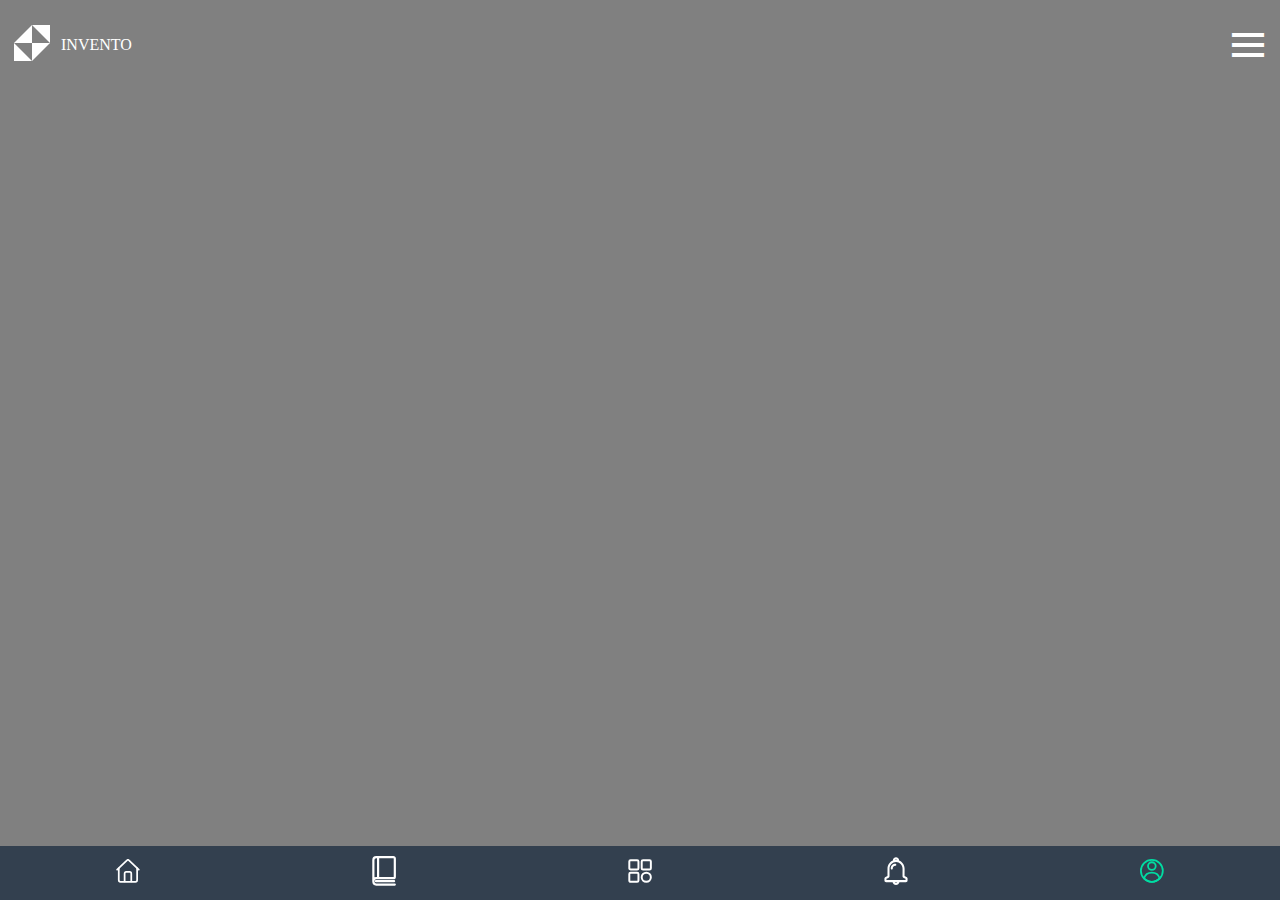
==== views/balance.html @ a95fcfd9 "feat: :sparkles: Third Screen" ====
<!DOCTYPE html>
<html lang="en">
<head>
    <meta charset="UTF-8">
    <meta name="viewport" content="width=device-width, initial-scale=1.0">
    <title>Document</title>
    <link rel="stylesheet" href="../css/style.css">
    <link href='https://unpkg.com/boxicons@2.1.4/css/boxicons.min.css' rel='stylesheet'>
</head>
<body class="body_2">
    <header class="header">
        <div class="header_logo">
            <div class="logo_icono">
                <img src="../storage/img/logo.svg" alt="" srcset="">
            </div>
            <div class="logo_titulo">invento</div>
        </div>
        <div class="header_menu">
            <i class='bx bx-menu'></i>
        </div>
    </header>
    <main class="main_1">

    </main>
    <footer class="footer">
        <ul>
            <li>
                <a href="#"><img src="../storage/img/home.svg"></a>
            </li>
            <li>
                <a href="balance.html"><img src="../storage/img/book.svg"></a>
            </li>
            <li>
                <a href="cards.html"><img src="../storage/img/opt.svg"></a>
            </li>
            <li>
                <a href="#"><img src="../storage/img/bell.svg"></a>
            </li>
            <li>
                <a href="../index.html"><img src="../storage/img/profile.svg" class="prb"></a>
            </li>
        </ul>
    </footer>
</body>
</html>
---- css/style.css ----
@import url(variables.css);

*{
    margin: 0;
    padding: 0;
    box-sizing: border-box;
    font-family: "SF-Pro-Text-Regular";
}

.body_1 {
    background: var(--color-primary);
    position: relative;
    width: 100vw;
    height: 100vh;
}
.banner {
    position: absolute;
    width: 100%;
    height: 100%;
    z-index: -2;
}
.banner img {
    width: 100%;
    height: 100%;
    object-fit: cover;
}
.header {
    width: 100%;
    padding: 0 .5em;
    /* height: 60px; */
    /* background: darkgoldenrod; */
    display: flex;
    flex-direction: row;
    justify-content: space-between;
    align-items: center;
    flex-wrap: nowrap;
    height:10vh;
    position: sticky;
    top: 0;
}
.header_logo {
    /* background: red; */
    display: flex;
    align-items: center;
    gap: 5px;
}
.logo_icono img {
    width: 3em;
}
.logo_titulo {
    /* background: orange; */
    color: var(--color-ternario);
    font-family: "SF-Pro-Text-Bold";
    text-transform: uppercase;
}

.header_menu i{
    font-size: 3em;
    color: var(--color-ternario);
}
.main {
    position: relative;
    height: 84vh;
}
.main_titulo {
    height: 40%;
}
.titulo_card {
    /* background: green; */
    display: flex;
    flex-direction: column;
    height: 120px;
    justify-content: center;
    padding: 0 0.5em;
}
.titulo_card h2,
.titulo_card p {
    font-size: 2em;
    color: var(--color-ternario);
    text-transform: capitalize;
}

.titulo_card h2 {
    font-family: "SF-Pro-Text-Heavy";
}
.titulo_card p {
    font-family: "SF-Pro-Text-Light";
    text-transform: capitalize;
}
.titulo_balance {
    /* background: fuchsia; */
    color: var(--color-ternario);
    display: flex;
    height: 130px;
    justify-content: space-between;
    align-items: center;
    padding: 0 0.5em;
}
.balance_one,
.balance_two {
    display: flex;
    flex-direction: column;
    padding: 0 .5em;
}
.balance_one small,
.balance_two small {
    font-size: 1em;
    text-transform: uppercase;
    font-family: "SF-Pro-Text-Medium";
}

.balance_one label,
.balance_two label {
    font-size: 1.3em;
    font-family: "SF-Pro-Text-Bold";
}
.balance_one progress[value] {
    --color: var(--color-secundary);
    --background: var(--color-ternario);
    background: var(--background);
}

.balance_two progress[value] {
    --color: var(--color-cuarto);
    --background: var(--color-ternario);
    background: var(--background);
}

progress[value] {
    -webkit-appearance: none;
    -moz-appearance: none;
    appearance: none;
    border: none;
    height: .5em;
    width: 30vw;
    border-radius: 10em;
}

.balance_one progress[value]::-webkit-progress-bar,
.balance_two progress[value]::-webkit-progress-bar {
    border-radius: 10em;
    height: .5em;
    background: var(--background);
}

progress[value]::-webkit-progress-value {
    border-radius: 10em;
    background: var(--color);
}

progress[value]::-moz-progress-bar {
    border-radius: 10em;
    background: var(--color);
}
.actividades {
    overflow: scroll;
    width: 100%;
    background: var(--color-ternario);
    border-top-right-radius: 50px;
    border-top-left-radius: 50px;
    padding: 30px 20px 10px 20px;
    height: 63%;
}
.actividades h4 {
    padding-bottom: 10px;
    color: var(--color-primary);
    font-family: "SF-Pro-Text-Bold";
    text-transform: capitalize;
    font-size: 1.3em;
}
.activities {
    display: flex;
    justify-content: space-between;
    padding-bottom: 15%;
}
.acnt,
.prvcy,
.hlp {
    display: flex;
    flex-direction: column;
    justify-content: center;
    align-items: center;
    background: var(--color-ternario) ;
    height: max-content;
    text-align: center;
    color: var(--color-primary);
    text-transform: capitalize;
    font-family: "SF-Pro-Text-Semibold";
    height: 120px;
    width: 100px;
    border-radius: 15px;
    box-shadow: 5px 0 30px rgba(182, 179, 179, 0.418);
    margin: 0 5px;
    font-size: 1.3em;
}
.acnt img,
.prvcy img,
.hlp img {
    padding-bottom: 5px;
    width: 40px;
}

.transactions {
    overflow: auto;
    height: 40%;
}

.alza {
    display: flex;
    justify-content: space-between;
    align-items: center;
}
.alz-izq-logo {
    display: flex;
}
.alz-izq {
    display: flex;
    flex-direction: column;
    justify-content: center;
    padding-left: 2vw;
}

.alz-izq h5,
.alz-der h5,
.bja-izq h5,
.bja-der h5{
    color: var(--color-primary);
    font-family: "SF-Pro-Text-Bold";
    text-transform: capitalize;
    font-size: 1.2em;
}

.bja-izq small,
.bja-der small,
.alz-izq small,
.alz-der small {
    color: var(--color-cuarto);
    text-transform: capitalize;
    font-family: "SF-Pro-Text-Medium";
    font-size: .8em;
    margin-top: .5vh;
}

.baja {
    display: flex;
    justify-content: space-between;
    align-items: center;
    margin-top: 5%;
}
.bja-izq {
    display: flex;
    flex-direction: column;
    justify-content: center;
    padding-left: 2vw;
}
.bja-izq-logo {
    display: flex;
}

.alz-izq-logo img,
.bja-izq-logo img {
    width: 50px;
}






.footer {
    width: 100%;
    background: var(--color-primary);
    position: fixed;
    bottom: 0;
    height: 6vh;
}
.footer ul {
    display: flex;
    justify-content: space-around;
    height: 100%;
    align-items: center;
}

.footer ul li {
    list-style: none;
    margin: .5em 0;
}
.footer ul li a img {
    width: 1.5em;
}

/* Balances page css part */

.body_2 {
    background: gray;
}
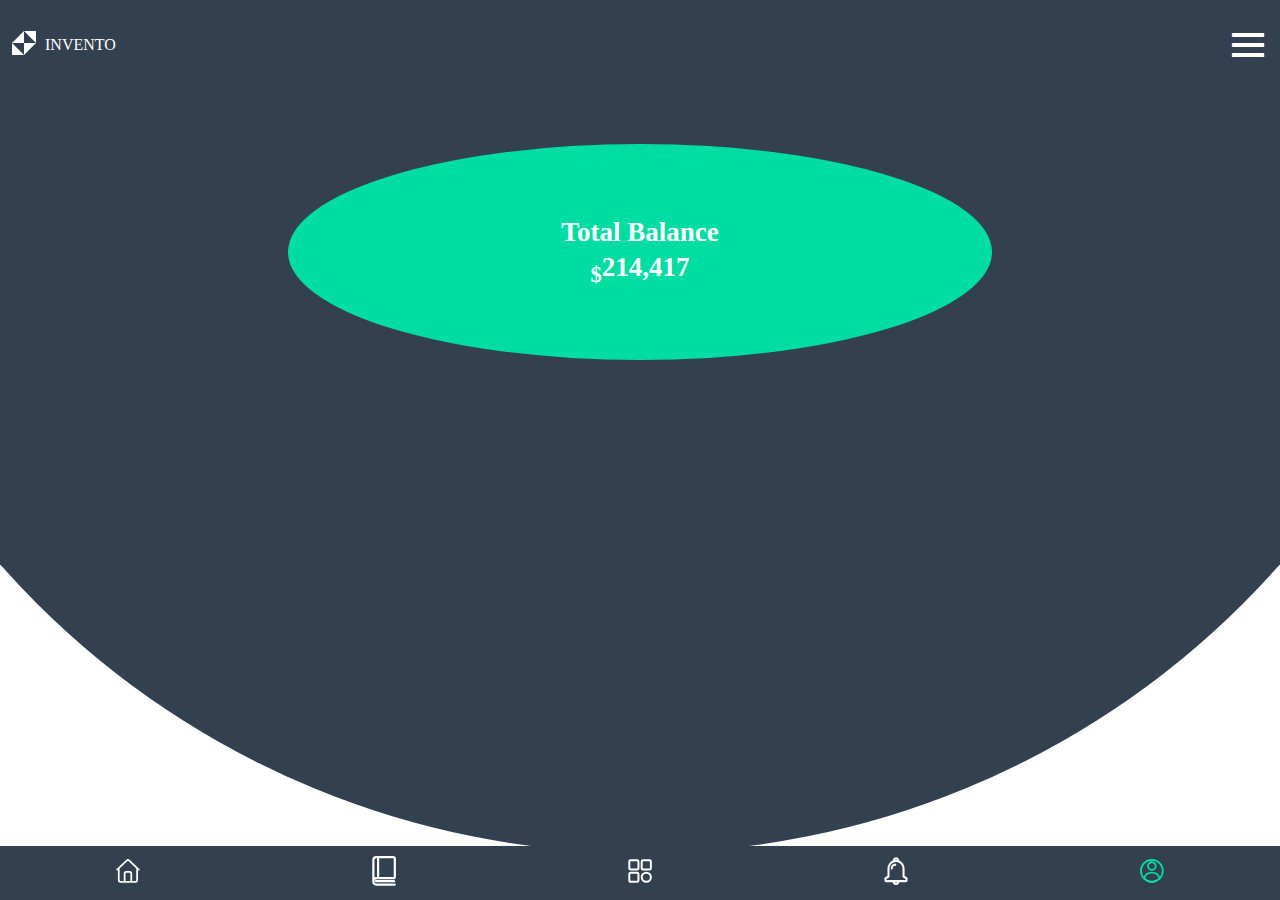
==== commit f874dfea: "feat: :sparkles: Top part" ====
--- a/views/balance.html
+++ b/views/balance.html
@@ -8,10 +8,19 @@
     <link href='https://unpkg.com/boxicons@2.1.4/css/boxicons.min.css' rel='stylesheet'>
 </head>
 <body class="body_2">
+    <div class="bck-crcl">
+        <div class="crcl-img">
+            <img src="../storage/img/Ellipse 12.svg">
+        </div>
+        <div class="grn-crcl">
+             <h2>total balance</h2>
+             <h2><sub>$</sub>214,417</h2>
+        </div>
+    </div>
     <header class="header">
         <div class="header_logo">
             <div class="logo_icono">
-                <img src="../storage/img/logo.svg" alt="" srcset="">
+                <img src="../storage/img/logo.svg">
             </div>
             <div class="logo_titulo">invento</div>
         </div>
--- a/css/style.css
+++ b/css/style.css
@@ -45,7 +45,7 @@
     gap: 5px;
 }
 .logo_icono img {
-    width: 3em;
+    width: 2em;
 }
 .logo_titulo {
     /* background: orange; */
@@ -290,8 +290,43 @@
 }
 
 /* Balances page css part */
-
 .body_2 {
-    background: gray;
-}
-
+    background: var(--color-ternario);
+    position: relative;
+}
+.bck-crcl {
+    width: 100%;
+    height: 40vh;
+    position: absolute;
+    display: flex;
+    justify-content: center;
+}
+.crcl-img {
+    width: 100%;
+    height: max-content;
+}
+
+.crcl-img img {
+    width: 100%;
+}
+.grn-crcl {
+    width: 55%;
+    height: 60%;
+    background: var(--color-secundary);
+    position: absolute;
+    border-radius: 50%;
+    bottom: 0;
+    display: flex;
+    flex-direction: column;
+    justify-content: center;
+    align-items: center;
+    font-family: "SF-Pro-Text-Bold";
+    color: var(--color-ternario);
+}
+.grn-crcl h2 {
+    width: 50%;
+    text-align: center;
+    text-transform: capitalize;
+    line-height: 1.3;
+    font-size: 3vh;
+}
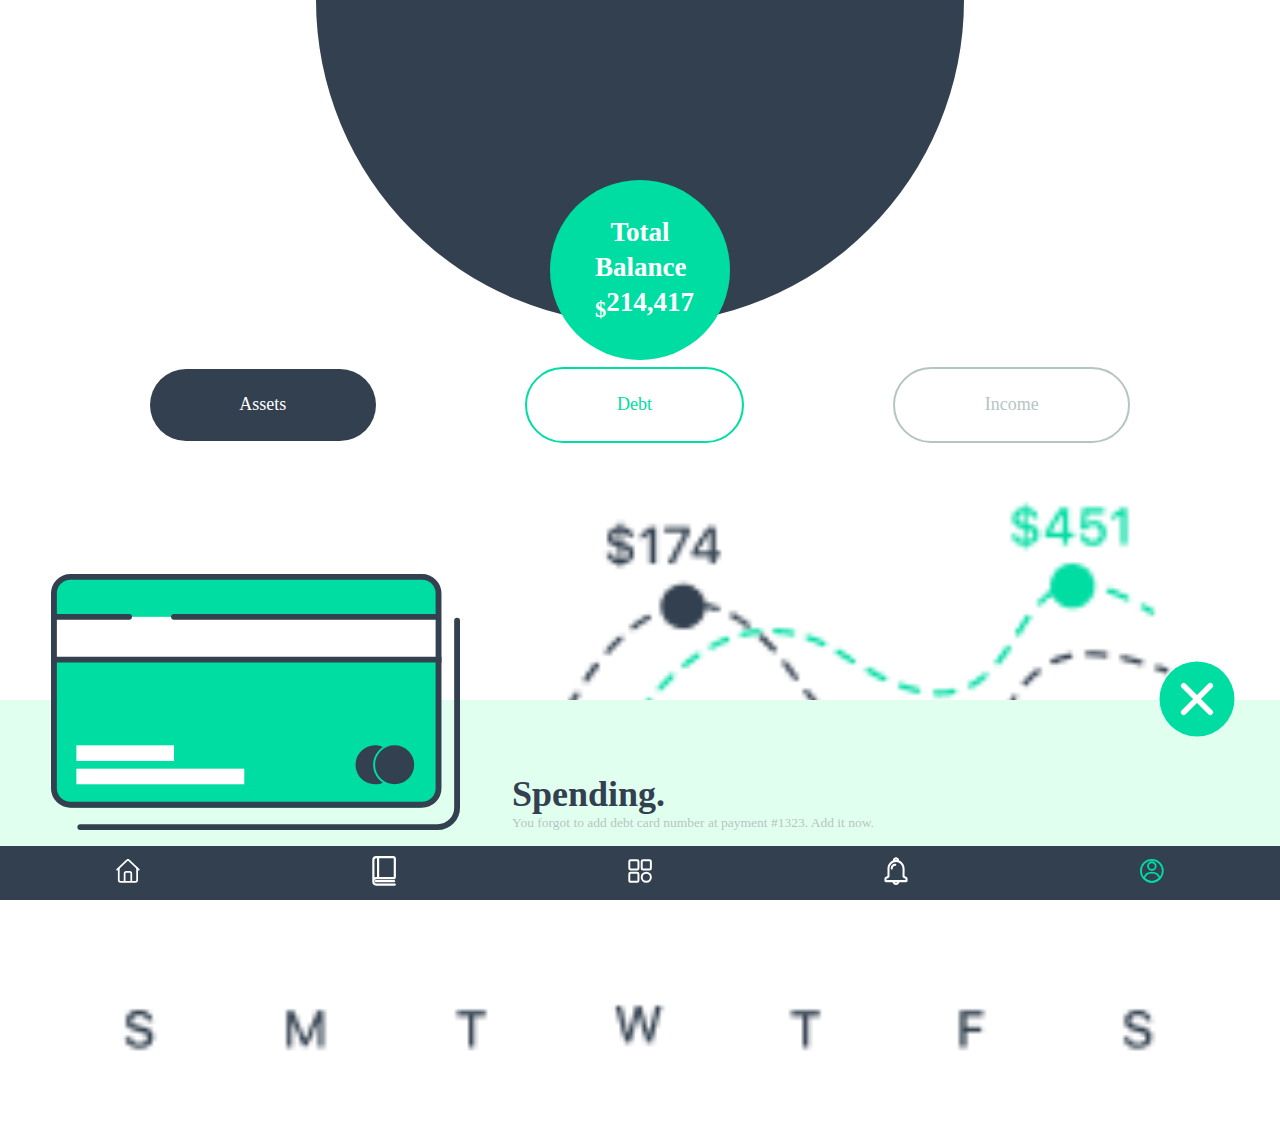
==== commit 4e26da84: "feat: :sparkles: Third Page" ====
--- a/views/balance.html
+++ b/views/balance.html
@@ -29,7 +29,28 @@
         </div>
     </header>
     <main class="main_1">
-
+        <div class="opt_blnc">
+            <button>assets</button>
+            <button>Debt</button>
+            <button>Income</button>
+        </div>
+        <div class="grph_img">
+            <img src="../storage/img/graphic.PNG">
+        </div>
+        <div class="grn-zn">
+            <section class="close">
+                <img src="../storage/img/close.svg">
+            </section>
+            <section class="card_txt">
+                <div class="card_img">
+                    <img src="../storage/img/card.svg">
+                </div>
+                <article>
+                    <h2>spending.</h2>
+                    <small>You forgot to add debt card number at payment #1323. Add it now.</small>
+                </article>
+            </section>
+        </div>
     </main>
     <footer class="footer">
         <ul>
--- a/css/style.css
+++ b/css/style.css
@@ -35,7 +35,7 @@
     align-items: center;
     flex-wrap: nowrap;
     height:10vh;
-    position: sticky;
+    position: fixed;
     top: 0;
 }
 .header_logo {
@@ -293,25 +293,28 @@
 .body_2 {
     background: var(--color-ternario);
     position: relative;
+    height: 100vh;
 }
 .bck-crcl {
     width: 100%;
     height: 40vh;
-    position: absolute;
+    position: relative;
     display: flex;
     justify-content: center;
 }
 .crcl-img {
     width: 100%;
-    height: max-content;
+    height: 90%;
 }
 
 .crcl-img img {
     width: 100%;
+    height: 100%;
+    object-fit: fill;
 }
 .grn-crcl {
-    width: 55%;
-    height: 60%;
+    width: 20vh;
+    height: 20vh;
     background: var(--color-secundary);
     position: absolute;
     border-radius: 50%;
@@ -330,3 +333,99 @@
     line-height: 1.3;
     font-size: 3vh;
 }
+
+.main_1 {
+    height: 54vh;
+    display: flex;
+    flex-direction: column;
+    justify-content: space-between;
+}
+
+.opt_blnc {
+    height: 18.5%;
+    display: flex;
+    justify-content: space-evenly;
+    align-items: center;
+}
+.opt_blnc button {
+    padding: 2% 7%;
+    border-radius: 99px;
+    border: 0;
+    background: var(--color-ternario);
+    font-family: "SF-Pro-Text-Regular";
+    text-transform: capitalize;
+    font-size: 2vh;
+}
+.opt_blnc button:first-child {
+    background: var(--color-primary);
+    color: var(--color-ternario);
+}
+.opt_blnc button:nth-child(2) {
+    border: 2px solid var(--color-secundary);
+    color: var(--color-secundary);
+}
+.opt_blnc button:last-child {
+    border: 2px solid var(--color-cuarto);
+    color: var(--color-cuarto);
+}
+
+.grph_img {
+    height: 44%;
+}
+.grph_img img {
+    width: 100%;
+    object-fit: contain;
+}
+
+.grn-zn {
+    background: var(--color-card);
+    height: 30%;
+    display: flex;
+    flex-direction: column;
+    justify-content: center;
+}
+
+.close {
+    height: 20%;
+    display: flex;
+    justify-content: flex-end;
+    align-items: flex-end;
+}
+.close img {
+    width: 7%;
+    margin-right: 3vw;
+}
+.card_txt {
+    display: flex;
+    height: 60%;
+    align-items: flex-end;
+}
+.card_img {
+    width: 40%;
+    height: max-content;
+    display: flex;
+    justify-content: center;
+}
+.card_img img {
+    width: 80%;
+    object-fit: contain;
+}
+.card_txt article {
+    width: 60%;
+    display: flex;
+    flex-direction: column;
+    justify-content: center;
+}
+
+.card_txt article h2 {
+    font-family: "SF-Pro-Text-Bold";
+    font-size: 4vh;
+    text-transform: capitalize;
+    color: var(--color-primary);
+}
+
+.card_txt article small {
+    color: var(--color-cuarto);
+    font-family: "SF-Pro-Text-Regular";
+    font-size: 1.5vh;
+}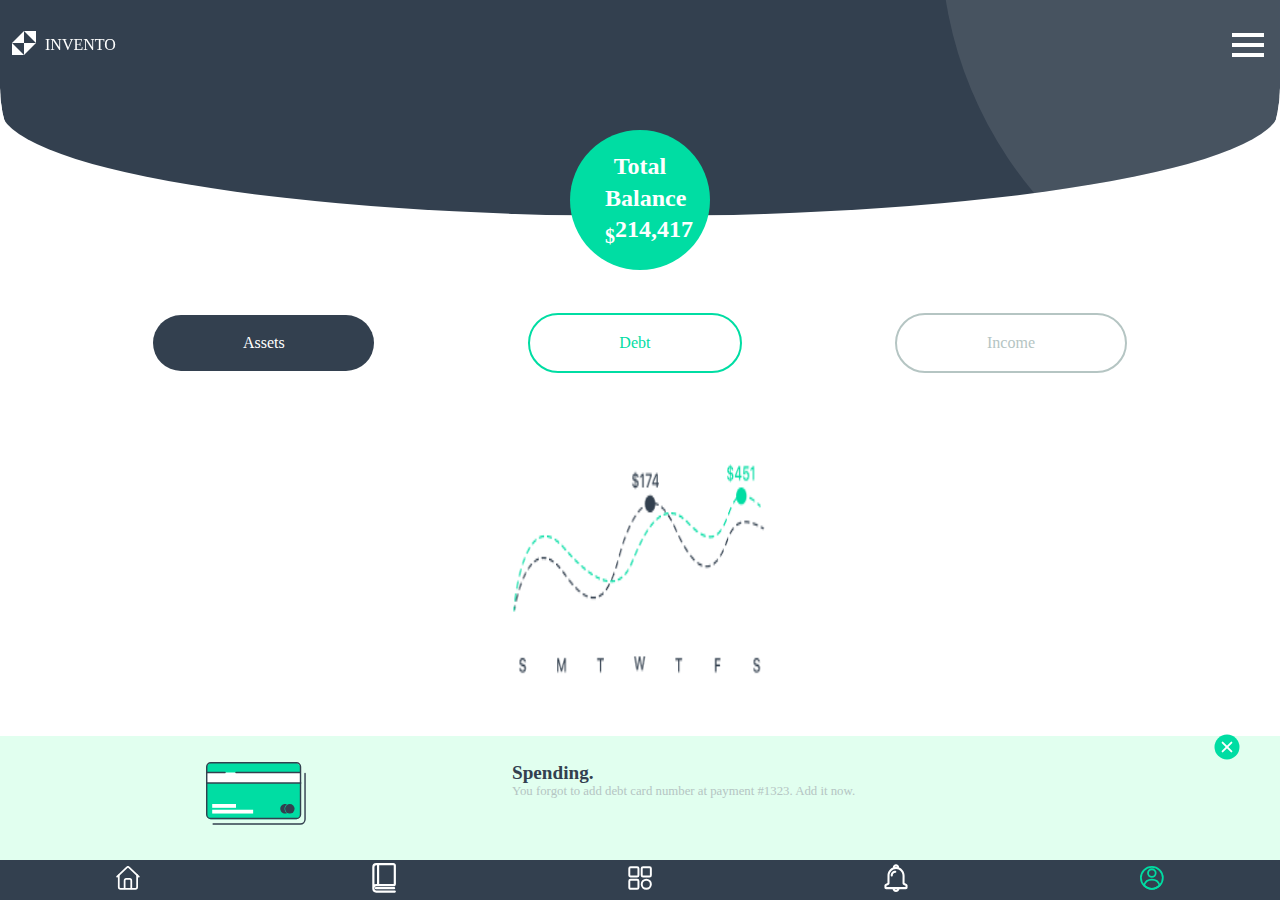
==== commit 79fdeb27: "feat: :bug: Responsive Bugs" ====
--- a/views/balance.html
+++ b/views/balance.html
@@ -4,14 +4,13 @@
     <meta charset="UTF-8">
     <meta name="viewport" content="width=device-width, initial-scale=1.0">
     <title>Document</title>
-    <link rel="stylesheet" href="../css/style.css">
+    <link rel="stylesheet" href="../css/balance.css">
     <link href='https://unpkg.com/boxicons@2.1.4/css/boxicons.min.css' rel='stylesheet'>
 </head>
 <body class="body_2">
     <div class="bck-crcl">
-        <div class="crcl-img">
-            <img src="../storage/img/Ellipse 12.svg">
-        </div>
+        <div class="crcl-img" style="background: url(../storage/img/mast.svg);
+        background-repeat: no-repeat; background-size:cover; background-position: bottom;"> </div>
         <div class="grn-crcl">
              <h2>total balance</h2>
              <h2><sub>$</sub>214,417</h2>
--- a/css/balance.css
+++ b/css/balance.css
@@ -0,0 +1,223 @@
+@import url(variables.css);
+
+* {
+    margin: 0;
+    padding: 0;
+    box-sizing: border-box;
+    font-family: "SF-Pro-Text-Regular";
+}
+
+.body_2 {
+    background: var(--color-ternario);
+    position: relative;
+    height: 100dvh;
+}
+.header {
+    width: 100%;
+    padding: 0 .5em;
+    /* height: 60px; */
+    /* background: darkgoldenrod; */
+    display: flex;
+    flex-direction: row;
+    justify-content: space-between;
+    align-items: center;
+    flex-wrap: nowrap;
+    height:10dvh;
+    position: fixed;
+    top: 0;
+}
+.header_logo {
+    /* background: red; */
+    display: flex;
+    align-items: center;
+    gap: 5px;
+}
+.logo_icono img {
+    width: 2em;
+}
+.logo_titulo {
+    /* background: orange; */
+    color: var(--color-ternario);
+    font-family: "SF-Pro-Text-Bold";
+    text-transform: uppercase;
+}
+
+.header_menu i{
+    font-size: 3em;
+    color: var(--color-ternario);
+}
+
+.bck-crcl {
+    width: 100%;
+    height: 30vh;
+    position: relative;
+    display: flex;
+    justify-content: center;
+}
+.crcl-img {
+    width: 100%;
+    height: 80%;
+    background-color: var(--color-primary);
+    border-bottom-left-radius: 100%;
+    border-bottom-right-radius: 100%;
+}
+
+.grn-crcl {
+    width: 140px;
+    height: 140px;
+    background: var(--color-secundary);
+    position: absolute;
+    border-radius: 50%;
+    bottom: 0;
+    display: flex;
+    flex-direction: column;
+    justify-content: center;
+    align-items: center;
+    font-family: "SF-Pro-Text-Bold";
+    color: var(--color-ternario);
+}
+.grn-crcl h2 {
+    width: 50%;
+    text-align: center;
+    text-transform: capitalize;
+    line-height: 1.3;
+    font-size: 1.5em;
+}
+
+.main_1 {
+    margin-top: 20px;
+    height: 64vh;
+    display: flex;
+    flex-direction: column;
+    justify-content: space-between;
+}
+
+.opt_blnc {
+    height: 18.5%;
+    display: flex;
+    justify-content: space-evenly;
+    align-items: center;
+}
+.opt_blnc button {
+    padding: 1.5% 7%;
+    border-radius: 99px;
+    border: 0;
+    background: var(--color-ternario);
+    font-family: "SF-Pro-Text-Regular";
+    text-transform: capitalize;
+    font-size: 1em;
+}
+.opt_blnc button:first-child {
+    background: var(--color-primary);
+    color: var(--color-ternario);
+}
+.opt_blnc button:nth-child(2) {
+    border: 2px solid var(--color-secundary);
+    color: var(--color-secundary);
+}
+.opt_blnc button:last-child {
+    border: 2px solid var(--color-cuarto);
+    color: var(--color-cuarto);
+}
+
+.grph_img {
+    margin-top: 20px;
+    width: 100%;
+    display: flex;
+    justify-content: center;
+}
+.grph_img img {
+    width: 300px;;
+    height: 250px;
+}
+
+.grn-zn {
+    background: var(--color-card);
+    height: max-content;
+    display: flex;
+    flex-direction: column;
+    justify-content: flex-start;
+}
+
+.close {
+    height: 20%;
+    display: flex;
+    justify-content: flex-end;
+    align-items: flex-end;
+}
+.close img {
+    width: 30px;
+    margin-right: 3vw;
+}
+.card_txt {
+    display: flex;
+    height: 60%;
+    align-items: flex-start;
+}
+.card_img {
+    width: 40%;
+    height: max-content;
+    display: flex;
+    justify-content: center;
+}
+.card_img img {
+    width: 100px;
+    object-fit: contain;
+}
+.card_txt article {
+    width: 60%;
+    height: 100px;
+    display: flex;
+    flex-direction: column;
+}
+
+.card_txt article h2 {
+    font-family: "SF-Pro-Text-Bold";
+    font-size: 1.2em;
+    text-transform: capitalize;
+    color: var(--color-primary);
+}
+
+.card_txt article small {
+    color: var(--color-cuarto);
+    font-family: "SF-Pro-Text-Regular";
+    font-size: .8em;
+}
+
+.footer {
+    width: 100%;
+    background: var(--color-primary);
+    position: fixed;
+    bottom: 0;
+    height: 40px;
+}
+.footer ul {
+    display: flex;
+    justify-content: space-around;
+    height: 100%;
+    align-items: center;
+}
+
+.footer ul li {
+    list-style: none;
+    margin: .5em 0;
+}
+.footer ul li a img {
+    width: 1.5em;
+}
+
+@media (height <= 629px) {
+    .bck-crcl {
+        height: 50vh;
+    }
+    .crcl-img {
+        height: 80%;
+    }
+    .grn-crcl {
+        width: 120px;
+        height: 120px;
+    }
+    .grn-crcl h2 {
+        font-size: 1em;
+    }
+}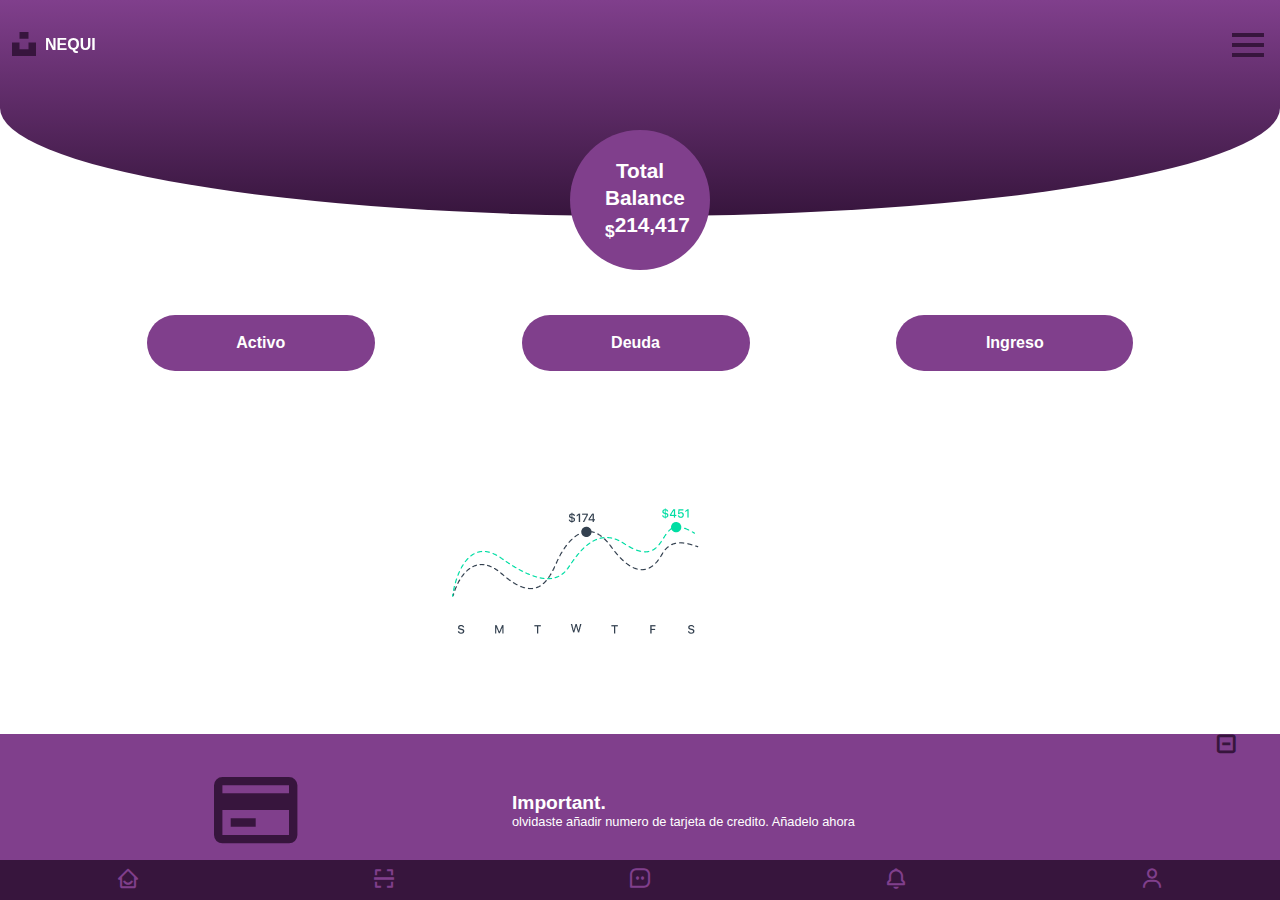
==== commit 62918552: "feat: :sparkles: Icons, Colors, Txt" ====
--- a/views/balance.html
+++ b/views/balance.html
@@ -9,8 +9,7 @@
 </head>
 <body class="body_2">
     <div class="bck-crcl">
-        <div class="crcl-img" style="background: url(../storage/img/mast.svg);
-        background-repeat: no-repeat; background-size:cover; background-position: bottom;"> </div>
+        <div class="crcl-img"> </div>
         <div class="grn-crcl">
              <h2>total balance</h2>
              <h2><sub>$</sub>214,417</h2>
@@ -19,9 +18,9 @@
     <header class="header">
         <div class="header_logo">
             <div class="logo_icono">
-                <img src="../storage/img/logo.svg">
+                <i class='bx bxl-unsplash'></i>
             </div>
-            <div class="logo_titulo">invento</div>
+            <div class="logo_titulo">Nequi</div>
         </div>
         <div class="header_menu">
             <i class='bx bx-menu'></i>
@@ -29,24 +28,24 @@
     </header>
     <main class="main_1">
         <div class="opt_blnc">
-            <button>assets</button>
-            <button>Debt</button>
-            <button>Income</button>
+            <button>activo</button>
+            <button>deuda</button>
+            <button>ingreso</button>
         </div>
         <div class="grph_img">
             <img src="../storage/img/graphic.PNG">
         </div>
         <div class="grn-zn">
             <section class="close">
-                <img src="../storage/img/close.svg">
+                <i class='bx bx-checkbox-minus'></i>
             </section>
             <section class="card_txt">
                 <div class="card_img">
-                    <img src="../storage/img/card.svg">
+                    <i class='bx bx-credit-card' ></i>
                 </div>
                 <article>
-                    <h2>spending.</h2>
-                    <small>You forgot to add debt card number at payment #1323. Add it now.</small>
+                    <h2>important.</h2>
+                    <small>olvidaste añadir numero de tarjeta de credito. Añadelo ahora</small>
                 </article>
             </section>
         </div>
@@ -54,19 +53,19 @@
     <footer class="footer">
         <ul>
             <li>
-                <a href="#"><img src="../storage/img/home.svg"></a>
+                <a href="#"><i class='bx bx-home-smile' ></i></a>
             </li>
             <li>
-                <a href="balance.html"><img src="../storage/img/book.svg"></a>
+                <a href="balance.html"><i class='bx bx-scan' ></i></a>
             </li>
             <li>
-                <a href="cards.html"><img src="../storage/img/opt.svg"></a>
+                <a href="cards.html"><i class='bx bx-message-square-dots' ></i></a>
             </li>
             <li>
-                <a href="#"><img src="../storage/img/bell.svg"></a>
+                <a href="#"><i class='bx bx-bell' ></i></a>
             </li>
             <li>
-                <a href="../index.html"><img src="../storage/img/profile.svg" class="prb"></a>
+                <a href="../index.html"><i class='bx bx-user' ></i></a>
             </li>
         </ul>
     </footer>
--- a/css/balance.css
+++ b/css/balance.css
@@ -4,7 +4,7 @@
     margin: 0;
     padding: 0;
     box-sizing: border-box;
-    font-family: "SF-Pro-Text-Regular";
+    font-family: "Poppins", sans-serif;
 }
 
 .body_2 {
@@ -32,19 +32,20 @@
     align-items: center;
     gap: 5px;
 }
-.logo_icono img {
-    width: 2em;
+.logo_icono i {
+    font-size: 2em;
+    color: var(--color-primary);
 }
 .logo_titulo {
     /* background: orange; */
     color: var(--color-ternario);
-    font-family: "SF-Pro-Text-Bold";
     text-transform: uppercase;
+    font-weight: bolder;
 }
 
 .header_menu i{
     font-size: 3em;
-    color: var(--color-ternario);
+    color: var(--color-primary);
 }
 
 .bck-crcl {
@@ -57,7 +58,7 @@
 .crcl-img {
     width: 100%;
     height: 80%;
-    background-color: var(--color-primary);
+    background: linear-gradient(to top, #37153d, #803f8c);
     border-bottom-left-radius: 100%;
     border-bottom-right-radius: 100%;
 }
@@ -65,7 +66,7 @@
 .grn-crcl {
     width: 140px;
     height: 140px;
-    background: var(--color-secundary);
+    background: var(--color-back);
     position: absolute;
     border-radius: 50%;
     bottom: 0;
@@ -73,7 +74,6 @@
     flex-direction: column;
     justify-content: center;
     align-items: center;
-    font-family: "SF-Pro-Text-Bold";
     color: var(--color-ternario);
 }
 .grn-crcl h2 {
@@ -81,7 +81,7 @@
     text-align: center;
     text-transform: capitalize;
     line-height: 1.3;
-    font-size: 1.5em;
+    font-size: 1.3em;
 }
 
 .main_1 {
@@ -102,37 +102,24 @@
     padding: 1.5% 7%;
     border-radius: 99px;
     border: 0;
-    background: var(--color-ternario);
-    font-family: "SF-Pro-Text-Regular";
+    background: var(--color-back);
     text-transform: capitalize;
     font-size: 1em;
-}
-.opt_blnc button:first-child {
-    background: var(--color-primary);
-    color: var(--color-ternario);
-}
-.opt_blnc button:nth-child(2) {
-    border: 2px solid var(--color-secundary);
-    color: var(--color-secundary);
-}
-.opt_blnc button:last-child {
-    border: 2px solid var(--color-cuarto);
-    color: var(--color-cuarto);
-}
-
+    font-weight: bolder;
+    color: var(--color-ternario);
+}
 .grph_img {
     margin-top: 20px;
-    width: 100%;
+    width: 90%;
     display: flex;
     justify-content: center;
 }
 .grph_img img {
-    width: 300px;;
-    height: 250px;
+    object-fit: contain;
 }
 
 .grn-zn {
-    background: var(--color-card);
+    background: var(--color-back);
     height: max-content;
     display: flex;
     flex-direction: column;
@@ -145,9 +132,10 @@
     justify-content: flex-end;
     align-items: flex-end;
 }
-.close img {
-    width: 30px;
+.close i {
+    font-size: 2em;
     margin-right: 3vw;
+    color: var(--color-primary);
 }
 .card_txt {
     display: flex;
@@ -160,27 +148,27 @@
     display: flex;
     justify-content: center;
 }
-.card_img img {
-    width: 100px;
-    object-fit: contain;
+.card_img i {
+    font-size: 100px;
+    color: var(--color-primary);
+    text-align: center;
 }
 .card_txt article {
     width: 60%;
     height: 100px;
     display: flex;
     flex-direction: column;
+    justify-content: center;
 }
 
 .card_txt article h2 {
-    font-family: "SF-Pro-Text-Bold";
     font-size: 1.2em;
     text-transform: capitalize;
-    color: var(--color-primary);
+    color: var(--color-ternario);
 }
 
 .card_txt article small {
-    color: var(--color-cuarto);
-    font-family: "SF-Pro-Text-Regular";
+    color: var(--color-ternario);
     font-size: .8em;
 }
 
@@ -202,8 +190,9 @@
     list-style: none;
     margin: .5em 0;
 }
-.footer ul li a img {
-    width: 1.5em;
+.footer ul li a i {
+    font-size: 1.5em;
+    color: var(--color-back);
 }
 
 @media (height <= 629px) {
